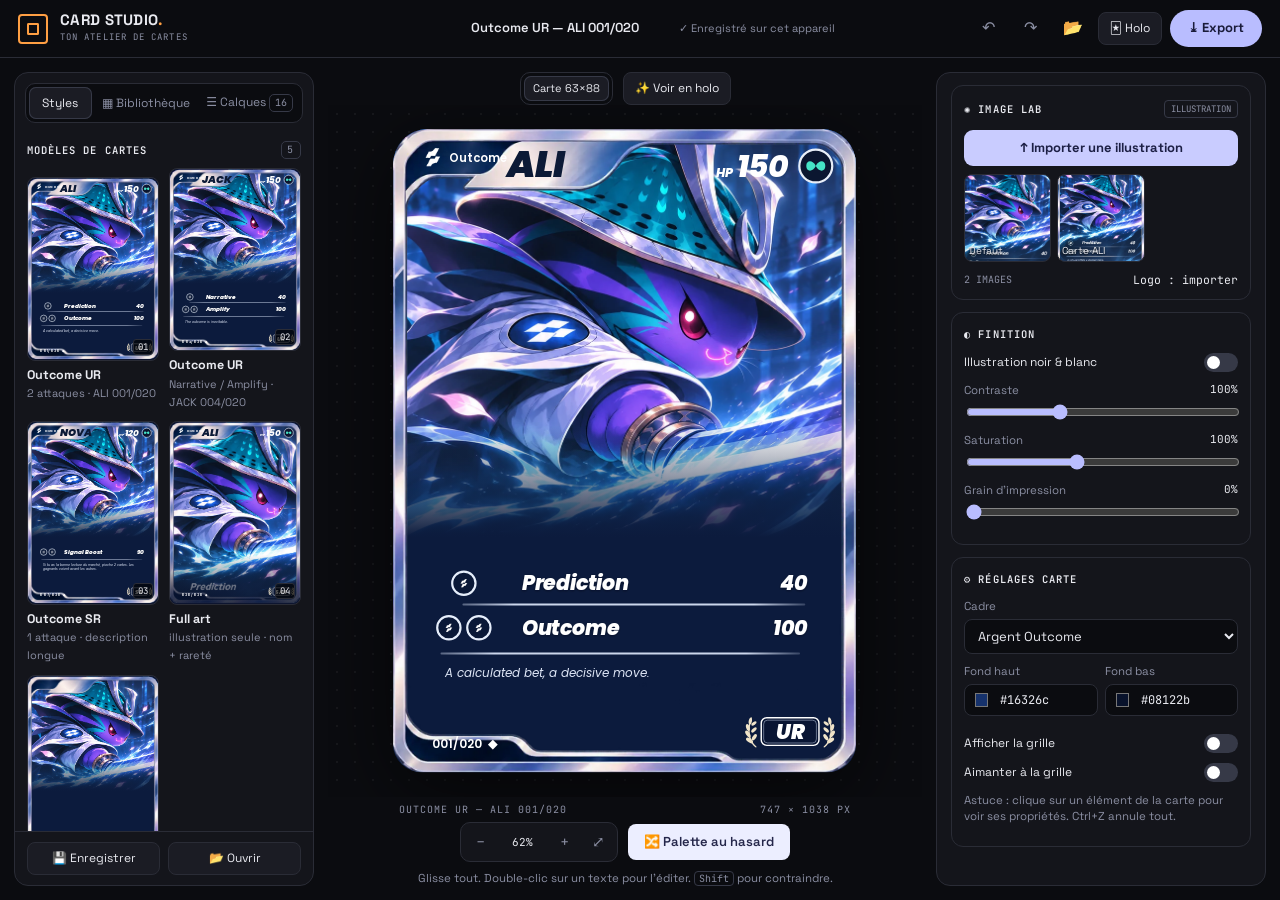
==== editor.html @ 9a24100b "Éditeur de cartes façon Pressroom (editor.html) : modèles Outcome, calques, micrographics d'attaques" ====
<!doctype html>
<html lang="fr">
<head>
  <meta charset="utf-8" />
  <meta name="viewport" content="width=device-width, initial-scale=1" />
  <title>Card Studio — Éditeur de cartes</title>
  <meta name="description" content="Éditeur de cartes Outcome façon poster studio : calques, micrographics d'attaques, export PNG/SVG, aperçu holo." />
  <link rel="preconnect" href="https://fonts.googleapis.com" />
  <link rel="preconnect" href="https://fonts.gstatic.com" crossorigin />
  <link id="gfonts" href="https://fonts.googleapis.com/css2?family=Poppins:ital,wght@0,400;0,500;0,600;0,700;0,800;0,900;1,400;1,500;1,600;1,700;1,800;1,900&family=Anton&family=Bebas+Neue&family=Barlow+Condensed:ital,wght@0,500;0,700;0,800;0,900;1,700;1,800;1,900&family=Montserrat:ital,wght@0,500;0,700;0,800;0,900;1,700;1,800;1,900&family=Exo+2:ital,wght@0,500;0,700;0,800;0,900;1,700;1,800;1,900&family=Russo+One&family=Archivo+Black&family=Space+Grotesk:wght@400;500;600;700&family=JetBrains+Mono:wght@400;600;700&family=Noto+Sans+JP:wght@500;700;900&display=swap" rel="stylesheet" />
  <link rel="stylesheet" href="css/editor.css?v=1795510000" />
</head>
<body>
  <header class="topbar">
    <div class="brand">
      <span class="brand-mark" aria-hidden="true"></span>
      <div><b>CARD STUDIO<i>.</i></b><small>TON ATELIER DE CARTES</small></div>
    </div>
    <div class="doc">
      <input id="docName" class="doc-name" value="Nouvelle carte" aria-label="Nom du projet" spellcheck="false" />
      <span id="saveState" class="save-state">✓ Enregistré sur cet appareil</span>
    </div>
    <div class="top-actions">
      <button class="icon-btn" id="undoBtn" title="Annuler (Ctrl+Z)" aria-label="Annuler">↶</button>
      <button class="icon-btn" id="redoBtn" title="Rétablir (Ctrl+Shift+Z)" aria-label="Rétablir">↷</button>
      <button class="icon-btn" id="openBtn" title="Ouvrir un projet (.card.json)" aria-label="Ouvrir">📂</button>
      <a class="ghost-btn" href="index.html" title="Visionneuse holo 3D">🃏 Holo</a>
      <button class="primary-btn" id="exportBtn">⤓ Export</button>
    </div>
  </header>

  <main class="workspace">
    <!-- ================= GAUCHE ================= -->
    <aside class="panel left" aria-label="Bibliothèque">
      <nav class="seg tabs" role="tablist">
        <button role="tab" data-tab="styles" class="on">Styles</button>
        <button role="tab" data-tab="library">▦ Bibliothèque</button>
        <button role="tab" data-tab="layers">☰ Calques <span id="layerCount" class="pill">0</span></button>
      </nav>

      <section class="tabpane" data-pane="styles">
        <h3 class="sec">MODÈLES DE CARTES <span class="pill" id="tplCount">0</span></h3>
        <div class="tpl-grid" id="tplGrid"></div>
        <p class="hint">Chaque titre, illustration, couleur et micrographic est éditable.</p>
        <h3 class="sec">PALETTE <span class="pill">8</span></h3>
        <div class="seg small" id="palMode"><button data-m="solid" class="on">Uni</button><button data-m="grad">Dégradé</button></div>
        <div class="swatches" id="palette"></div>
        <p class="mono-note" id="palTarget">S'APPLIQUE AU FOND DE CARTE</p>
      </section>

      <section class="tabpane" data-pane="library" hidden>
        <h3 class="sec">AJOUTER SUR LA CARTE</h3>
        <div class="add-grid">
          <button data-add="text"><span>T</span>Texte</button>
          <button data-add="rect"><span>□</span>Forme</button>
          <button data-add="image"><span>🖼</span>Image</button>
          <button data-add="svg"><span>⟨/⟩</span>SVG</button>
        </div>
        <h3 class="sec">MICROGRAPHICS <span class="pill" id="mgCount">0</span></h3>
        <div class="chips" id="mgCats"></div>
        <div class="mg-grid" id="mgGrid"></div>
        <p class="hint">Clique pour ajouter. Les attaques, coûts et badges restent éditables.</p>
        <input type="file" id="svgFile" accept=".svg,image/svg+xml" hidden multiple />
        <input type="file" id="imgFile" accept="image/*" hidden />
      </section>

      <section class="tabpane" data-pane="layers" hidden>
        <h3 class="sec">TA COMPOSITION <span class="pill" id="layerCount2">0</span></h3>
        <ul class="layer-list" id="layerList"></ul>
        <p class="hint">Haut de liste = devant. Glisse pour réordonner, double-clic pour renommer.</p>
      </section>

      <div class="left-foot">
        <button class="ghost-btn" id="saveProjBtn">💾 Enregistrer</button>
        <button class="ghost-btn" id="openBtn2">📂 Ouvrir</button>
      </div>
    </aside>

    <!-- ================= CENTRE ================= -->
    <section class="center">
      <div class="center-top">
        <div class="seg small"><button class="on" title="Ratio de carte fixe 0.7197 (747 × 1038)">Carte 63×88</button></div>
        <button class="ghost-btn" id="holoBtn" title="Ouvrir la carte dans la visionneuse holo 3D">✨ Voir en holo</button>
      </div>
      <div class="stage" id="stage">
        <div class="canvas-wrap" id="canvasWrap">
          <svg id="cardSvg" xmlns="http://www.w3.org/2000/svg" xmlns:xlink="http://www.w3.org/1999/xlink" viewBox="0 0 747 1038" width="747" height="1038"></svg>
          <div class="overlay" id="overlay"></div>
        </div>
      </div>
      <div class="center-meta"><span id="metaName">CARTE</span><span>747 × 1038 PX</span></div>
      <div class="center-bottom">
        <div class="zoom">
          <button id="zoomOut" aria-label="Dézoomer">−</button>
          <span id="zoomVal">100%</span>
          <button id="zoomIn" aria-label="Zoomer">+</button>
          <button id="zoomFit" title="Ajuster à l'écran" aria-label="Ajuster">⤢</button>
        </div>
        <button class="soft-btn" id="shuffleBtn" title="Change la palette de la carte au hasard">🔀 Palette au hasard</button>
      </div>
      <p class="tip">Glisse tout. Double-clic sur un texte pour l'éditer. <kbd>Shift</kbd> pour contraindre.</p>
    </section>

    <!-- ================= DROITE ================= -->
    <aside class="panel right" aria-label="Propriétés">
      <div id="inspector"></div>
    </aside>
  </main>

  <!-- export -->
  <div class="modal" id="exportModal" hidden>
    <div class="modal-card">
      <button class="modal-x" data-close aria-label="Fermer">×</button>
      <h2>Prête à sortir.</h2>
      <p class="muted">Exporte ta carte ou garde un projet éditable.</p>
      <div class="row"><label for="expScale">Taille d'export</label>
        <select id="expScale"><option value="1">1×</option><option value="2" selected>2×</option><option value="3">3×</option><option value="4">4×</option></select>
        <span class="mono-note" id="expDims">1494 × 2076</span></div>
      <button class="exp-opt" id="expPng"><b>⬇ Télécharger PNG</b><small>Haute résolution · coins transparents</small></button>
      <button class="exp-opt" id="expSvg"><b>⟨/⟩ Télécharger SVG</b><small>Vectoriel · images et polices embarquées</small></button>
      <button class="exp-opt" id="expProj"><b>💾 Enregistrer le projet</b><small>Tous les calques, images et SVG perso (.card.json)</small></button>
      <button class="exp-opt" id="expHolo"><b>✨ Voir en holo 3D</b><small>Envoie le rendu dans la visionneuse holo</small></button>
      <p class="mono-note" id="expMsg"></p>
    </div>
  </div>
  <input type="file" id="projFile" accept=".json,application/json" hidden />
  <div class="toast" id="toast" hidden></div>

  <script src="js/editor-data.js?v=1795510000"></script>
  <script src="js/editor.js?v=1795510000"></script>
</body>
</html>
---- css/editor.css ----
/* Card Studio — éditeur de cartes façon "poster studio" (UI sombre, accent lavande) */
:root {
  --bg: #0b0c10;
  --panel: #14151b;
  --panel2: #1b1c24;
  --line: #2a2c36;
  --line2: #363947;
  --text: #e9eaf0;
  --muted: #8b8fa3;
  --accent: #b9bdff;
  --accent-ink: #1a1c3a;
  --sel: #8f95ff;
  --orange: #ff9f43;
  --mono: "JetBrains Mono", ui-monospace, monospace;
  --ui: "Space Grotesk", "Segoe UI", system-ui, sans-serif;
}
* { box-sizing: border-box; }
html, body { height: 100%; margin: 0; }
body {
  background: var(--bg);
  color: var(--text);
  font: 13px/1.4 var(--ui);
  overflow: hidden;
}
button, input, select, textarea { font: inherit; color: inherit; }
button { cursor: pointer; }
[hidden] { display: none !important; }

/* ---------- barre du haut ---------- */
.topbar {
  height: 58px;
  display: grid;
  grid-template-columns: 1fr auto 1fr;
  align-items: center;
  padding: 0 18px;
  border-bottom: 1px solid var(--line);
}
.brand { display: flex; gap: 12px; align-items: center; }
.brand-mark {
  width: 30px; height: 30px; border: 2px solid var(--orange); border-radius: 4px; position: relative;
}
.brand-mark::after { content: ""; position: absolute; inset: 7px; border: 2px dashed var(--orange); border-radius: 2px; }
.brand b { font: 800 15px/1 var(--ui); letter-spacing: 0.02em; display: block; }
.brand b i { color: var(--orange); font-style: normal; }
.brand small { font: 9px var(--mono); color: var(--muted); letter-spacing: 0.12em; }
.doc { display: flex; gap: 14px; align-items: center; }
.doc-name { background: transparent; border: 1px solid transparent; border-radius: 6px; padding: 4px 8px; text-align: center; font-weight: 600; width: 220px; }
.doc-name:hover, .doc-name:focus { border-color: var(--line2); outline: none; }
.save-state { font-size: 11px; color: var(--muted); white-space: nowrap; }
.top-actions { display: flex; gap: 8px; justify-content: flex-end; align-items: center; }
.icon-btn { width: 34px; height: 34px; border-radius: 8px; background: transparent; border: 1px solid transparent; font-size: 16px; color: var(--muted); }
.icon-btn:hover { background: var(--panel2); color: var(--text); }
.primary-btn { background: var(--accent); color: var(--accent-ink); border: 0; border-radius: 999px; padding: 9px 18px; font-weight: 700; }
.primary-btn:hover { filter: brightness(1.07); }
.ghost-btn { background: var(--panel2); border: 1px solid var(--line); border-radius: 8px; padding: 7px 11px; text-decoration: none; color: var(--text); font-size: 12px; white-space: nowrap; }
.ghost-btn:hover { border-color: var(--line2); }
.soft-btn { background: #eceeff; color: #24264a; border: 0; border-radius: 8px; padding: 9px 16px; font-weight: 600; }

/* ---------- espace de travail ---------- */
.workspace {
  height: calc(100% - 58px);
  display: grid;
  grid-template-columns: 300px 1fr 330px;
  gap: 14px;
  padding: 14px;
}
.panel {
  background: var(--panel);
  border: 1px solid var(--line);
  border-radius: 14px;
  min-height: 0;
  display: flex;
  flex-direction: column;
  overflow: hidden;
}
.panel.right { overflow-y: auto; }
.seg { display: flex; gap: 4px; background: var(--bg); border: 1px solid var(--line); border-radius: 10px; padding: 3px; }
.seg button { flex: 1; background: transparent; border: 0; border-radius: 7px; padding: 7px 6px; color: var(--muted); font-size: 12px; white-space: nowrap; }
.seg button.on { background: var(--panel2); color: var(--text); box-shadow: inset 0 0 0 1px var(--line2); }
.seg.small button { padding: 5px 9px; font-size: 11px; }
.tabs { margin: 10px 10px 0; }
.pill { display: inline-block; min-width: 20px; padding: 0 5px; border: 1px solid var(--line2); border-radius: 5px; font: 10px/16px var(--mono); color: var(--muted); text-align: center; }
.tabpane { flex: 1; min-height: 0; overflow-y: auto; padding: 4px 12px 12px; }
.sec { display: flex; justify-content: space-between; align-items: center; font: 600 10.5px var(--mono); letter-spacing: 0.1em; color: var(--text); margin: 14px 0 9px; }
.hint { color: var(--muted); font-size: 11.5px; margin: 10px 0; }
.mono-note { font: 10px var(--mono); color: var(--muted); letter-spacing: 0.08em; margin: 8px 0 0; }
.left-foot { display: flex; gap: 8px; padding: 10px 12px; border-top: 1px solid var(--line); }
.left-foot .ghost-btn { flex: 1; }

/* modèles */
.tpl-grid { display: grid; grid-template-columns: 1fr 1fr; gap: 10px; }
.tpl { background: transparent; border: 0; padding: 0; text-align: left; }
.tpl .thumb { border-radius: 8px; overflow: hidden; border: 1px solid var(--line); background: #0d1530; aspect-ratio: 0.7197; position: relative; }
.tpl .thumb svg { width: 100%; height: 100%; display: block; }
.tpl .num { position: absolute; right: 5px; bottom: 5px; font: 9px var(--mono); background: #000a; padding: 1px 4px; border-radius: 3px; }
.tpl b { display: block; margin-top: 6px; font-size: 12.5px; }
.tpl small { color: var(--muted); font-size: 11px; }
.tpl:hover .thumb { border-color: var(--accent); }

.swatches { display: grid; grid-template-columns: repeat(8, 1fr); gap: 6px; margin-top: 10px; }
.swatches button { aspect-ratio: 1; border-radius: 6px; border: 1px solid var(--line2); }
.swatches button:hover { transform: scale(1.08); }

/* bibliothèque */
.add-grid { display: grid; grid-template-columns: repeat(4, 1fr); gap: 6px; }
.add-grid button { background: var(--panel2); border: 1px solid var(--line); border-radius: 9px; padding: 10px 2px 7px; font-size: 11px; display: flex; flex-direction: column; align-items: center; gap: 4px; }
.add-grid button span { font-size: 17px; line-height: 1; }
.add-grid button:hover { border-color: var(--line2); }
.chips { display: flex; flex-wrap: wrap; gap: 5px; margin-bottom: 9px; }
.chips button { background: transparent; border: 1px solid var(--line); border-radius: 7px; padding: 4px 9px; font-size: 11px; color: var(--muted); }
.chips button.on { background: #262a4a; border-color: #3c4170; color: var(--text); }
.mg-grid { display: grid; grid-template-columns: repeat(4, 1fr); gap: 6px; }
.mg { background: var(--panel2); border: 1px solid var(--line); border-radius: 9px; aspect-ratio: 1; padding: 9px; color: #d9dbe6; position: relative; }
.mg:hover { border-color: var(--accent); color: #fff; }
.mg svg { width: 100%; height: 100%; display: block; }
.mg[data-wide] { grid-column: span 2; aspect-ratio: 2.1; }
.mg .lbl { position: absolute; left: 0; right: 0; bottom: 2px; font: 8px var(--mono); color: var(--muted); text-align: center; pointer-events: none; }

/* calques */
.layer-list { list-style: none; margin: 0; padding: 0; display: flex; flex-direction: column; gap: 5px; }
.layer-list li { display: flex; align-items: center; gap: 8px; background: var(--panel2); border: 1px solid var(--line); border-radius: 8px; padding: 7px 8px; cursor: grab; user-select: none; }
.layer-list li.on { border-color: var(--sel); background: #22244a; }
.layer-list li.hidden-l { opacity: 0.45; }
.layer-list li.drop-before { box-shadow: 0 -2px 0 var(--accent); }
.layer-list li.drop-after { box-shadow: 0 2px 0 var(--accent); }
.layer-list .ico { width: 18px; text-align: center; color: var(--muted); font-size: 12px; }
.layer-list .nm { flex: 1; overflow: hidden; text-overflow: ellipsis; white-space: nowrap; }
.layer-list .nm input { width: 100%; background: var(--bg); border: 1px solid var(--line2); border-radius: 4px; padding: 1px 4px; }
.layer-list .lb { background: transparent; border: 0; color: var(--muted); padding: 0 2px; font-size: 12px; }
.layer-list .lb:hover { color: var(--text); }
.layer-list .lb.lock { opacity: 0.28; filter: grayscale(1); }
.layer-list .lb.lock.act { opacity: 1; filter: none; }
.layer-list li:hover .lb.lock { opacity: 0.7; }

/* ---------- centre ---------- */
.center { display: flex; flex-direction: column; min-height: 0; min-width: 0; }
.center-top { display: flex; justify-content: center; gap: 10px; }
.stage {
  flex: 1;
  min-height: 0;
  position: relative;
  overflow: auto;
  display: grid;
  place-items: center;
  background-image: radial-gradient(#ffffff0d 1px, transparent 1px);
  background-size: 18px 18px;
}
.canvas-wrap { position: relative; transform-origin: 0 0; flex: none; }
#cardSvg { display: block; filter: drop-shadow(0 18px 40px #0009); overflow: visible; }
.overlay { position: absolute; inset: 0; pointer-events: none; }
.center-meta { display: flex; justify-content: space-between; font: 10px var(--mono); color: var(--muted); letter-spacing: 0.1em; padding: 6px 12%; }
.center-bottom { display: flex; justify-content: center; gap: 10px; align-items: center; }
.zoom { display: flex; align-items: center; gap: 4px; background: var(--panel); border: 1px solid var(--line); border-radius: 10px; padding: 4px; }
.zoom button { width: 30px; height: 30px; background: transparent; border: 0; border-radius: 6px; color: var(--muted); font-size: 15px; }
.zoom button:hover { background: var(--panel2); color: var(--text); }
.zoom span { font: 11px var(--mono); width: 46px; text-align: center; }
.tip { text-align: center; color: var(--muted); font-size: 11.5px; margin: 8px 0 0; }
kbd { font: 10px var(--mono); border: 1px solid var(--line2); border-radius: 4px; padding: 0 4px; }

/* sélection (overlay HTML au-dessus du SVG) */
.selbox { position: absolute; border: 1.5px solid var(--sel); pointer-events: none; transform-origin: center; }
.selbox.multi { border-style: dashed; }
.selbox .h { position: absolute; width: 11px; height: 11px; background: #fff; border: 1.5px solid var(--sel); border-radius: 2px; pointer-events: auto; transform: translate(-50%, -50%); }
.selbox .h.rot { border-radius: 50%; background: var(--sel); border-color: #fff; cursor: grab; }
.selbox .stem { position: absolute; left: 50%; top: -26px; height: 26px; border-left: 1.5px solid var(--sel); }
.hoverbox { position: absolute; border: 1px solid #8f95ff88; pointer-events: none; }
.guide { position: absolute; background: #ff4fd8; pointer-events: none; }
.guide.v { width: 1px; top: 0; bottom: 0; }
.guide.h { height: 1px; left: 0; right: 0; }
.inline-edit {
  position: absolute;
  margin: 0;
  padding: 0;
  border: 1.5px dashed #5af0d2;
  background: #0b1128cc;
  color: #fff;
  resize: none;
  outline: none;
  overflow: hidden;
  pointer-events: auto;
  white-space: pre;
  z-index: 5;
}
.grid-ov { position: absolute; inset: 0; pointer-events: none; background-image: linear-gradient(#ffffff16 1px, transparent 1px), linear-gradient(90deg, #ffffff16 1px, transparent 1px); }

/* ---------- inspecteur ---------- */
#inspector { padding: 12px 14px 18px; }
.ins-head { display: flex; justify-content: space-between; align-items: center; margin: 2px 0 12px; }
.ins-head h3 { margin: 0; font: 600 10.5px var(--mono); letter-spacing: 0.1em; display: flex; gap: 8px; align-items: center; }
.ins-head .tag { font: 9px var(--mono); border: 1px solid var(--line2); border-radius: 4px; padding: 2px 6px; color: var(--muted); }
.card-box { border: 1px solid var(--line); border-radius: 12px; padding: 12px; margin-bottom: 12px; background: var(--panel); }
.f { display: flex; flex-direction: column; gap: 5px; margin-bottom: 9px; }
.f > span, .lab { font-size: 11.5px; color: var(--muted); }
.in, .sel, textarea.in {
  width: 100%;
  background: var(--bg);
  border: 1px solid var(--line);
  border-radius: 8px;
  padding: 7px 9px;
  outline: none;
}
.in:focus, .sel:focus { border-color: var(--sel); }
textarea.in { min-height: 62px; resize: vertical; font-family: var(--mono); font-size: 12px; }
.grid2 { display: grid; grid-template-columns: 1fr 1fr; gap: 7px; margin-bottom: 9px; }
.grid3 { display: grid; grid-template-columns: 1fr 1fr 1fr; gap: 7px; margin-bottom: 9px; }
.num { display: flex; align-items: center; gap: 6px; background: var(--bg); border: 1px solid var(--line); border-radius: 8px; padding: 0 8px; }
.num i { font: 10px var(--mono); color: var(--muted); font-style: normal; cursor: ew-resize; user-select: none; min-width: 12px; }
.num input { width: 100%; border: 0; background: transparent; padding: 7px 0; outline: none; font: 12px var(--mono); }
.num:focus-within { border-color: var(--sel); }
.btnrow { display: flex; gap: 6px; margin-bottom: 9px; flex-wrap: wrap; }
.tbtn { min-width: 34px; height: 32px; background: var(--bg); border: 1px solid var(--line); border-radius: 8px; padding: 0 8px; }
.tbtn.on { background: #262a4a; border-color: var(--sel); }
.tbtn:hover { border-color: var(--line2); }
.colorf { display: flex; align-items: center; gap: 8px; background: var(--bg); border: 1px solid var(--line); border-radius: 8px; padding: 4px 8px; }
.colorf input[type="color"] { width: 22px; height: 22px; border: 0; padding: 0; background: none; border-radius: 4px; }
.colorf input[type="text"] { border: 0; background: transparent; width: 100%; font: 12px var(--mono); outline: none; }
.rng { display: flex; flex-direction: column; gap: 4px; margin-bottom: 10px; }
.rng .top { display: flex; justify-content: space-between; font-size: 11.5px; color: var(--muted); }
.rng .top b { font: 11px var(--mono); color: var(--text); }
input[type="range"] { width: 100%; accent-color: var(--accent); }
.tog { display: flex; justify-content: space-between; align-items: center; margin-bottom: 10px; font-size: 12px; }
.switch { position: relative; width: 34px; height: 19px; flex: none; }
.switch input { opacity: 0; width: 0; height: 0; }
.switch span { position: absolute; inset: 0; background: var(--line2); border-radius: 99px; transition: 0.15s; }
.switch span::after { content: ""; position: absolute; left: 3px; top: 3px; width: 13px; height: 13px; background: #fff; border-radius: 50%; transition: 0.15s; }
.switch input:checked + span { background: var(--accent); }
.switch input:checked + span::after { transform: translateX(15px); }
.actions { display: grid; grid-template-columns: repeat(5, 1fr); gap: 6px; margin-top: 6px; }
.actions button { height: 34px; background: var(--bg); border: 1px solid var(--line); border-radius: 8px; }
.actions button:hover { border-color: var(--line2); }
.actions button.danger:hover { border-color: #ff5c7a; color: #ff8aa0; }
.lab-grid { display: grid; grid-template-columns: repeat(3, 1fr); gap: 6px; margin-bottom: 10px; }
.lab-grid button { aspect-ratio: 1; border-radius: 8px; border: 1px solid var(--line); background: #0d1530 center/cover no-repeat; position: relative; overflow: hidden; }
.lab-grid button span { position: absolute; left: 4px; bottom: 3px; font-size: 10px; text-shadow: 0 1px 2px #000; }
.lab-grid button:hover { border-color: var(--accent); }
.bigbtn { width: 100%; background: #c9ccff; color: #1d2045; border: 0; border-radius: 9px; padding: 9px; font-weight: 700; margin-bottom: 8px; }
.split { display: flex; justify-content: space-between; align-items: center; font: 10px var(--mono); color: var(--muted); }
.linkbtn { background: none; border: 0; color: var(--text); font-size: 11.5px; padding: 0; }
.glyphs { display: grid; grid-template-columns: repeat(8, 1fr); gap: 4px; margin-bottom: 9px; }
.glyphs button { height: 30px; background: var(--bg); border: 1px solid var(--line); border-radius: 7px; font-size: 14px; padding: 0; }
.glyphs button.on { border-color: var(--sel); background: #262a4a; }
.glyphs img { width: 16px; height: 16px; filter: brightness(0) invert(1); vertical-align: middle; }

/* ---------- modale export ---------- */
.modal { position: fixed; inset: 0; background: #0009; backdrop-filter: blur(4px); display: grid; place-items: center; z-index: 50; }
.modal-card { position: relative; width: min(440px, 92vw); background: #1a1b22; border: 1px solid var(--line2); border-radius: 16px; padding: 22px; }
.modal-card h2 { margin: 0 0 4px; font-size: 20px; }
.muted { color: var(--muted); margin: 0 0 16px; }
.modal-x { position: absolute; top: 12px; right: 14px; background: none; border: 0; font-size: 20px; color: var(--muted); }
.modal .row { display: flex; align-items: center; gap: 12px; margin-bottom: 14px; }
.modal .row select { background: var(--bg); border: 1px solid var(--line); border-radius: 7px; padding: 5px 8px; }
.exp-opt { display: block; width: 100%; text-align: left; background: var(--panel2); border: 1px solid var(--line); border-radius: 10px; padding: 12px 14px; margin-bottom: 9px; }
.exp-opt:hover { border-color: var(--accent); }
.exp-opt b { display: block; font-size: 13.5px; }
.exp-opt small { color: var(--muted); }
.toast { position: fixed; bottom: 22px; left: 50%; transform: translateX(-50%); background: #262a4a; border: 1px solid var(--sel); padding: 9px 16px; border-radius: 10px; z-index: 60; }

@media (max-width: 1100px) {
  .workspace { grid-template-columns: 250px 1fr 290px; gap: 10px; padding: 10px; }
  .save-state { display: none; }
}
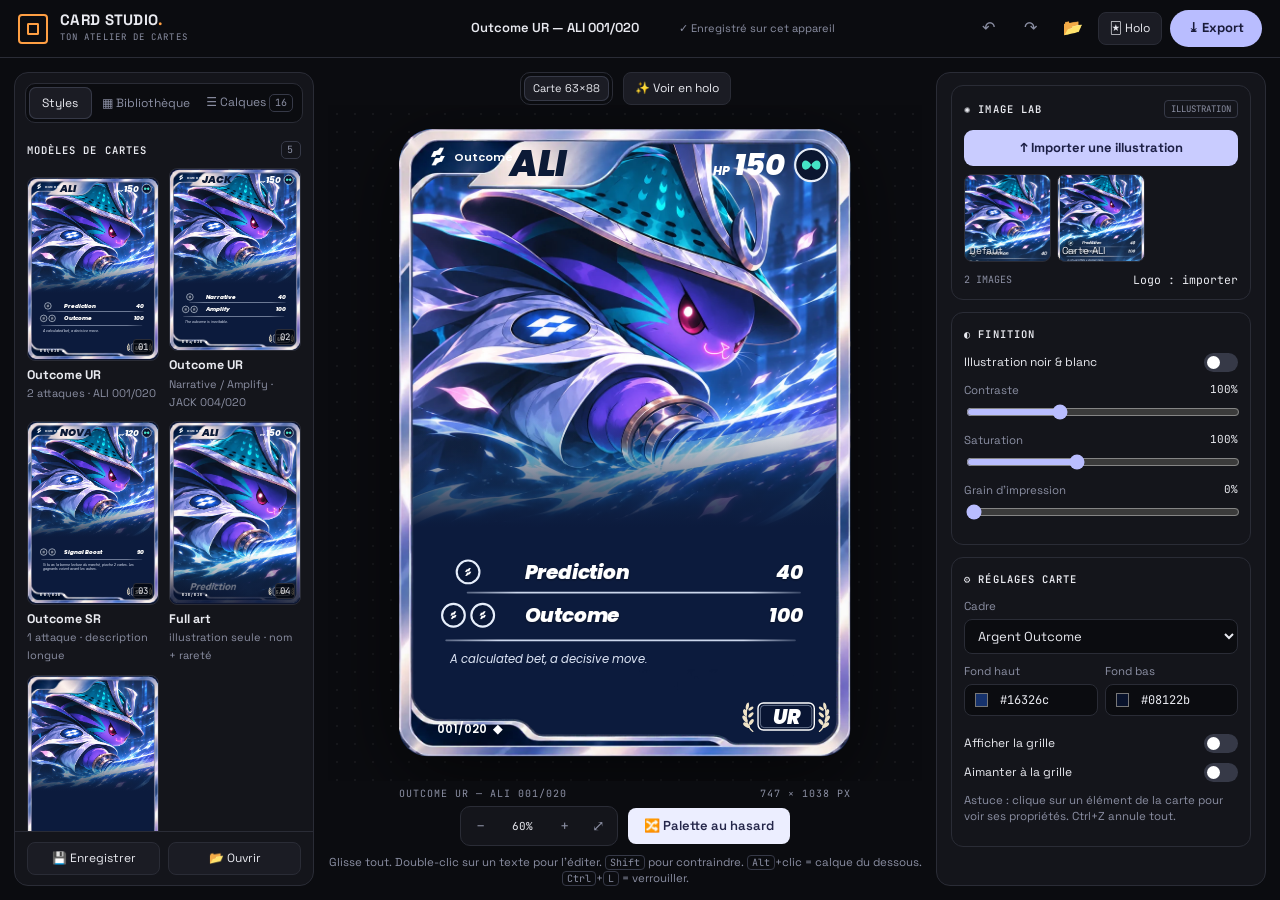
==== commit e6fe585d: "Éditeur : mini-barre sur la sélection (verrouiller, ordre, dupliquer, supprimer), clic sur calque ve" ====
--- a/editor.html
+++ b/editor.html
@@ -8,7 +8,7 @@
   <link rel="preconnect" href="https://fonts.googleapis.com" />
   <link rel="preconnect" href="https://fonts.gstatic.com" crossorigin />
   <link id="gfonts" href="https://fonts.googleapis.com/css2?family=Poppins:ital,wght@0,400;0,500;0,600;0,700;0,800;0,900;1,400;1,500;1,600;1,700;1,800;1,900&family=Anton&family=Bebas+Neue&family=Barlow+Condensed:ital,wght@0,500;0,700;0,800;0,900;1,700;1,800;1,900&family=Montserrat:ital,wght@0,500;0,700;0,800;0,900;1,700;1,800;1,900&family=Exo+2:ital,wght@0,500;0,700;0,800;0,900;1,700;1,800;1,900&family=Russo+One&family=Archivo+Black&family=Space+Grotesk:wght@400;500;600;700&family=JetBrains+Mono:wght@400;600;700&family=Noto+Sans+JP:wght@500;700;900&display=swap" rel="stylesheet" />
-  <link rel="stylesheet" href="css/editor.css?v=1795510000" />
+  <link rel="stylesheet" href="css/editor.css?v=1795520000" />
 </head>
 <body>
   <header class="topbar">
@@ -98,7 +98,7 @@
         </div>
         <button class="soft-btn" id="shuffleBtn" title="Change la palette de la carte au hasard">🔀 Palette au hasard</button>
       </div>
-      <p class="tip">Glisse tout. Double-clic sur un texte pour l'éditer. <kbd>Shift</kbd> pour contraindre.</p>
+      <p class="tip">Glisse tout. Double-clic sur un texte pour l'éditer. <kbd>Shift</kbd> pour contraindre. <kbd>Alt</kbd>+clic = calque du dessous. <kbd>Ctrl</kbd>+<kbd>L</kbd> = verrouiller.</p>
     </section>
 
     <!-- ================= DROITE ================= -->
@@ -126,7 +126,7 @@
   <input type="file" id="projFile" accept=".json,application/json" hidden />
   <div class="toast" id="toast" hidden></div>
 
-  <script src="js/editor-data.js?v=1795510000"></script>
-  <script src="js/editor.js?v=1795510000"></script>
+  <script src="js/editor-data.js?v=1795520000"></script>
+  <script src="js/editor.js?v=1795520000"></script>
 </body>
 </html>
--- a/css/editor.css
+++ b/css/editor.css
@@ -259,3 +259,22 @@
   .workspace { grid-template-columns: 250px 1fr 290px; gap: 10px; padding: 10px; }
   .save-state { display: none; }
 }
+
+/* mini-barre au-dessus de la sélection */
+.minibar {
+  position: absolute;
+  transform: translateX(-50%);
+  display: flex;
+  gap: 2px;
+  padding: 3px;
+  background: #1d1f2bf2;
+  border: 1px solid var(--line2);
+  border-radius: 9px;
+  box-shadow: 0 6px 18px #0008;
+  pointer-events: auto;
+  white-space: nowrap;
+  z-index: 6;
+}
+.minibar button { background: transparent; border: 0; border-radius: 6px; padding: 4px 8px; font-size: 12px; color: var(--text); }
+.minibar button:hover { background: var(--panel2); }
+.minibar button.on { background: #3a2a14; color: var(--orange); }
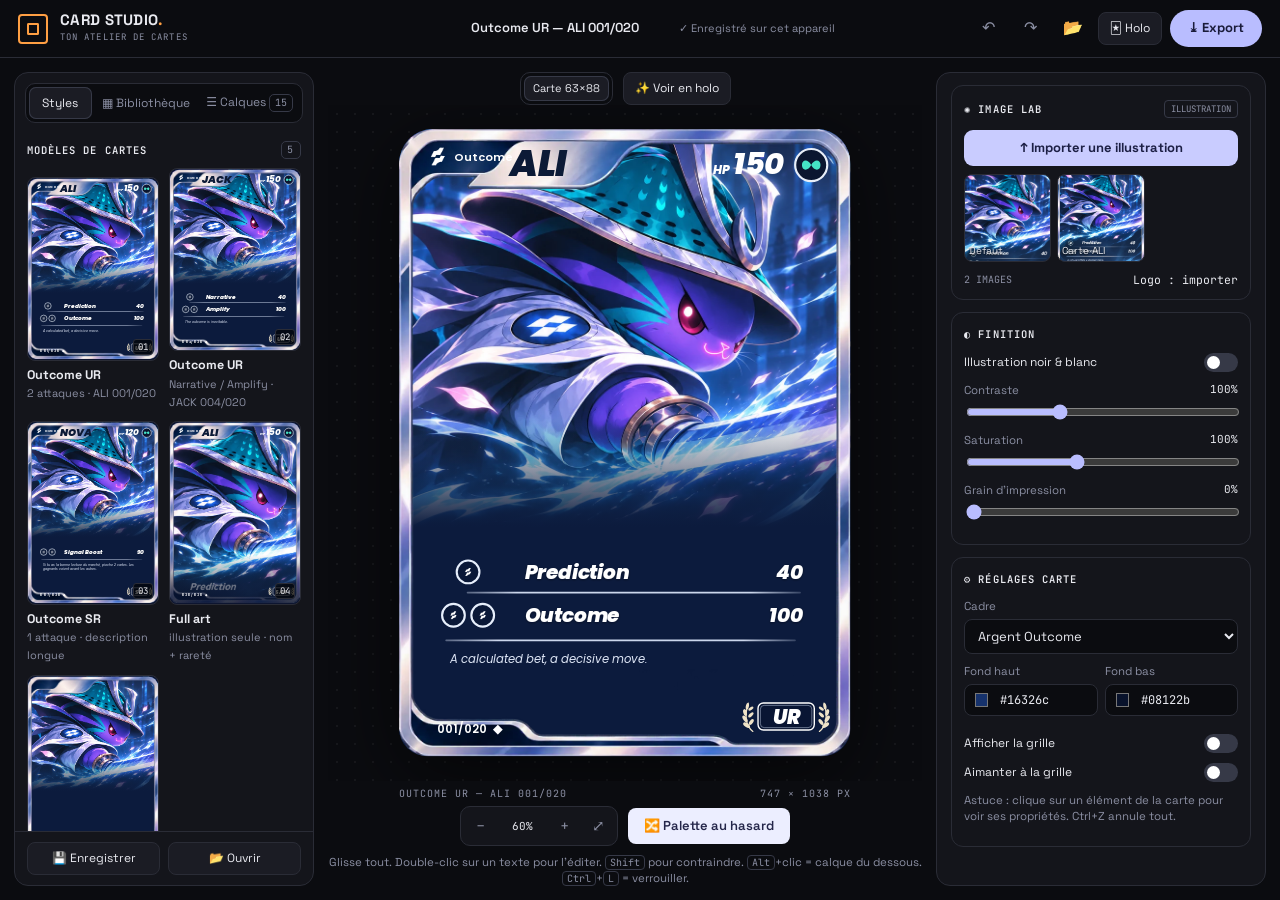
==== commit a4fa3ab1: "Éditeur : HP + valeur + rond d'icône en un seul bloc (∞, logo du projet, image importée…), migration" ====
--- a/editor.html
+++ b/editor.html
@@ -8,7 +8,7 @@
   <link rel="preconnect" href="https://fonts.googleapis.com" />
   <link rel="preconnect" href="https://fonts.gstatic.com" crossorigin />
   <link id="gfonts" href="https://fonts.googleapis.com/css2?family=Poppins:ital,wght@0,400;0,500;0,600;0,700;0,800;0,900;1,400;1,500;1,600;1,700;1,800;1,900&family=Anton&family=Bebas+Neue&family=Barlow+Condensed:ital,wght@0,500;0,700;0,800;0,900;1,700;1,800;1,900&family=Montserrat:ital,wght@0,500;0,700;0,800;0,900;1,700;1,800;1,900&family=Exo+2:ital,wght@0,500;0,700;0,800;0,900;1,700;1,800;1,900&family=Russo+One&family=Archivo+Black&family=Space+Grotesk:wght@400;500;600;700&family=JetBrains+Mono:wght@400;600;700&family=Noto+Sans+JP:wght@500;700;900&display=swap" rel="stylesheet" />
-  <link rel="stylesheet" href="css/editor.css?v=1795520000" />
+  <link rel="stylesheet" href="css/editor.css?v=1795530000" />
 </head>
 <body>
   <header class="topbar">
@@ -126,7 +126,7 @@
   <input type="file" id="projFile" accept=".json,application/json" hidden />
   <div class="toast" id="toast" hidden></div>
 
-  <script src="js/editor-data.js?v=1795520000"></script>
-  <script src="js/editor.js?v=1795520000"></script>
+  <script src="js/editor-data.js?v=1795530000"></script>
+  <script src="js/editor.js?v=1795530000"></script>
 </body>
 </html>
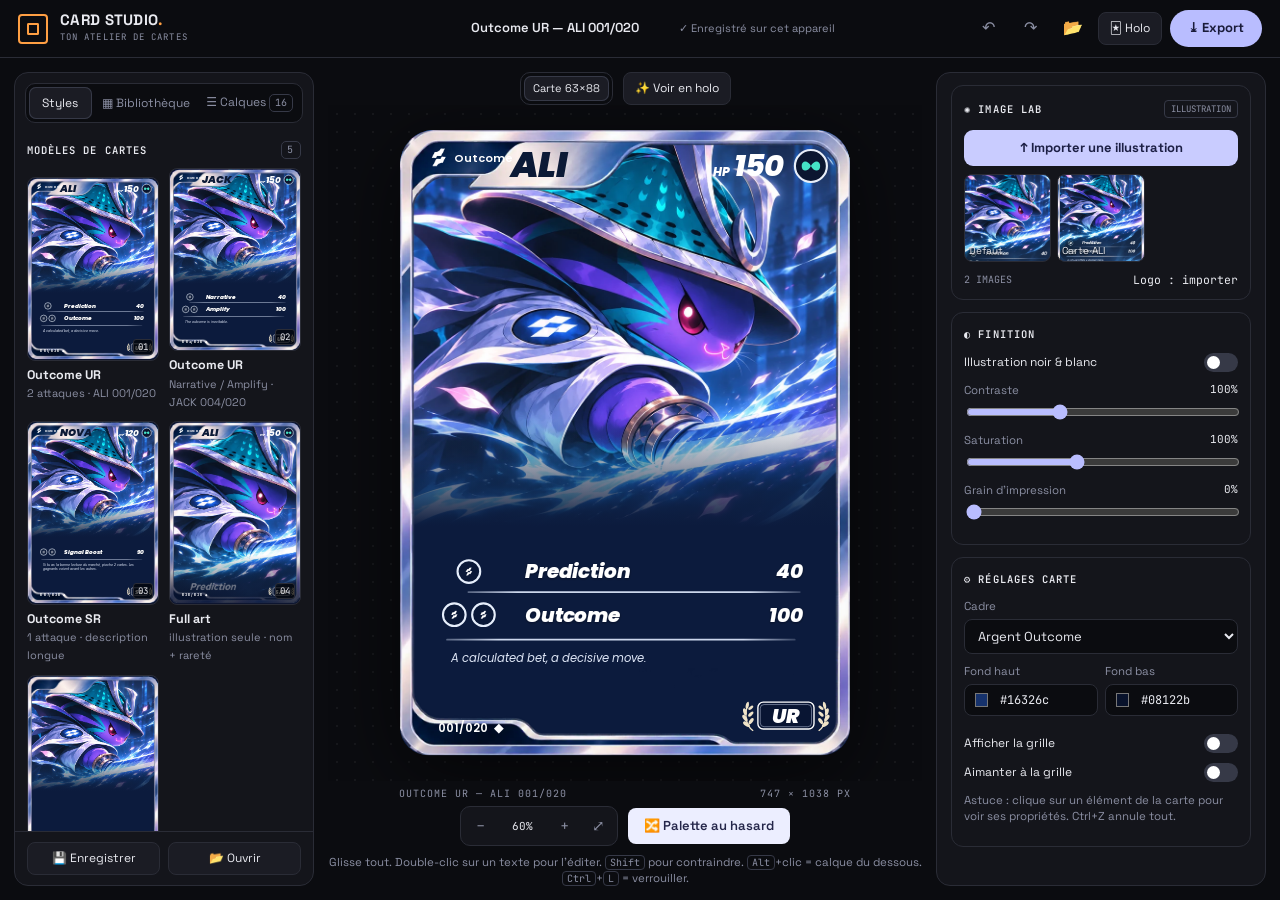
==== commit eb9b543c: "Éditeur : rond d'icône redevenu un calque indépendant (∞, logo, symboles, image importée), HP = text" ====
--- a/editor.html
+++ b/editor.html
@@ -8,7 +8,7 @@
   <link rel="preconnect" href="https://fonts.googleapis.com" />
   <link rel="preconnect" href="https://fonts.gstatic.com" crossorigin />
   <link id="gfonts" href="https://fonts.googleapis.com/css2?family=Poppins:ital,wght@0,400;0,500;0,600;0,700;0,800;0,900;1,400;1,500;1,600;1,700;1,800;1,900&family=Anton&family=Bebas+Neue&family=Barlow+Condensed:ital,wght@0,500;0,700;0,800;0,900;1,700;1,800;1,900&family=Montserrat:ital,wght@0,500;0,700;0,800;0,900;1,700;1,800;1,900&family=Exo+2:ital,wght@0,500;0,700;0,800;0,900;1,700;1,800;1,900&family=Russo+One&family=Archivo+Black&family=Space+Grotesk:wght@400;500;600;700&family=JetBrains+Mono:wght@400;600;700&family=Noto+Sans+JP:wght@500;700;900&display=swap" rel="stylesheet" />
-  <link rel="stylesheet" href="css/editor.css?v=1795530000" />
+  <link rel="stylesheet" href="css/editor.css?v=1795540000" />
 </head>
 <body>
   <header class="topbar">
@@ -126,7 +126,7 @@
   <input type="file" id="projFile" accept=".json,application/json" hidden />
   <div class="toast" id="toast" hidden></div>
 
-  <script src="js/editor-data.js?v=1795530000"></script>
-  <script src="js/editor.js?v=1795530000"></script>
+  <script src="js/editor-data.js?v=1795540000"></script>
+  <script src="js/editor.js?v=1795540000"></script>
 </body>
 </html>
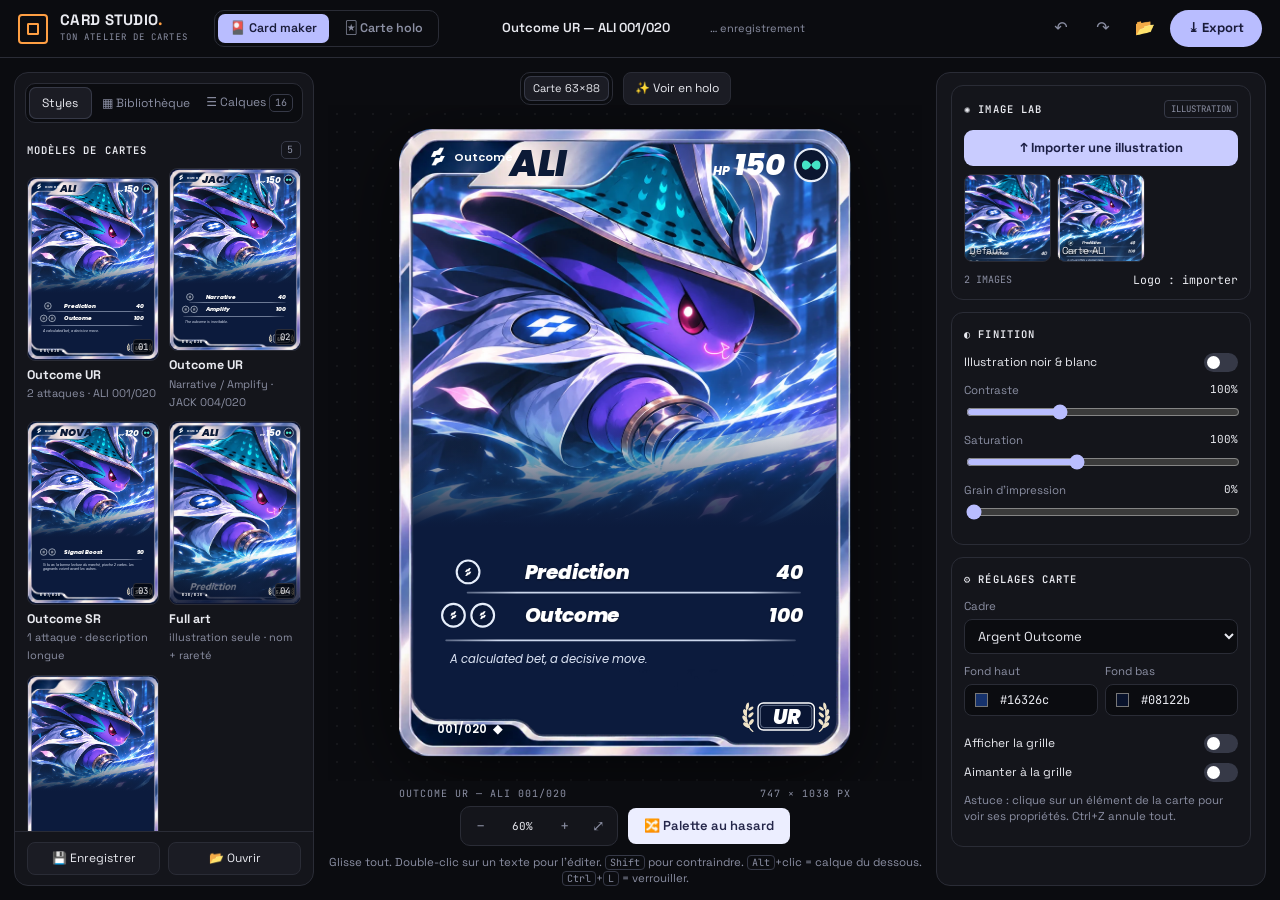
==== commit dc5b2771: "Card maker devient la page d'accueil (onglet 1), Carte holo = holo.html (onglet 2), ancien Studio re" ====
--- a/editor.html
+++ b/editor.html
@@ -1,132 +1,4 @@
 <!doctype html>
-<html lang="fr">
-<head>
-  <meta charset="utf-8" />
-  <meta name="viewport" content="width=device-width, initial-scale=1" />
-  <title>Card Studio — Éditeur de cartes</title>
-  <meta name="description" content="Éditeur de cartes Outcome façon poster studio : calques, micrographics d'attaques, export PNG/SVG, aperçu holo." />
-  <link rel="preconnect" href="https://fonts.googleapis.com" />
-  <link rel="preconnect" href="https://fonts.gstatic.com" crossorigin />
-  <link id="gfonts" href="https://fonts.googleapis.com/css2?family=Poppins:ital,wght@0,400;0,500;0,600;0,700;0,800;0,900;1,400;1,500;1,600;1,700;1,800;1,900&family=Anton&family=Bebas+Neue&family=Barlow+Condensed:ital,wght@0,500;0,700;0,800;0,900;1,700;1,800;1,900&family=Montserrat:ital,wght@0,500;0,700;0,800;0,900;1,700;1,800;1,900&family=Exo+2:ital,wght@0,500;0,700;0,800;0,900;1,700;1,800;1,900&family=Russo+One&family=Archivo+Black&family=Space+Grotesk:wght@400;500;600;700&family=JetBrains+Mono:wght@400;600;700&family=Noto+Sans+JP:wght@500;700;900&display=swap" rel="stylesheet" />
-  <link rel="stylesheet" href="css/editor.css?v=1795540000" />
-</head>
-<body>
-  <header class="topbar">
-    <div class="brand">
-      <span class="brand-mark" aria-hidden="true"></span>
-      <div><b>CARD STUDIO<i>.</i></b><small>TON ATELIER DE CARTES</small></div>
-    </div>
-    <div class="doc">
-      <input id="docName" class="doc-name" value="Nouvelle carte" aria-label="Nom du projet" spellcheck="false" />
-      <span id="saveState" class="save-state">✓ Enregistré sur cet appareil</span>
-    </div>
-    <div class="top-actions">
-      <button class="icon-btn" id="undoBtn" title="Annuler (Ctrl+Z)" aria-label="Annuler">↶</button>
-      <button class="icon-btn" id="redoBtn" title="Rétablir (Ctrl+Shift+Z)" aria-label="Rétablir">↷</button>
-      <button class="icon-btn" id="openBtn" title="Ouvrir un projet (.card.json)" aria-label="Ouvrir">📂</button>
-      <a class="ghost-btn" href="index.html" title="Visionneuse holo 3D">🃏 Holo</a>
-      <button class="primary-btn" id="exportBtn">⤓ Export</button>
-    </div>
-  </header>
-
-  <main class="workspace">
-    <!-- ================= GAUCHE ================= -->
-    <aside class="panel left" aria-label="Bibliothèque">
-      <nav class="seg tabs" role="tablist">
-        <button role="tab" data-tab="styles" class="on">Styles</button>
-        <button role="tab" data-tab="library">▦ Bibliothèque</button>
-        <button role="tab" data-tab="layers">☰ Calques <span id="layerCount" class="pill">0</span></button>
-      </nav>
-
-      <section class="tabpane" data-pane="styles">
-        <h3 class="sec">MODÈLES DE CARTES <span class="pill" id="tplCount">0</span></h3>
-        <div class="tpl-grid" id="tplGrid"></div>
-        <p class="hint">Chaque titre, illustration, couleur et micrographic est éditable.</p>
-        <h3 class="sec">PALETTE <span class="pill">8</span></h3>
-        <div class="seg small" id="palMode"><button data-m="solid" class="on">Uni</button><button data-m="grad">Dégradé</button></div>
-        <div class="swatches" id="palette"></div>
-        <p class="mono-note" id="palTarget">S'APPLIQUE AU FOND DE CARTE</p>
-      </section>
-
-      <section class="tabpane" data-pane="library" hidden>
-        <h3 class="sec">AJOUTER SUR LA CARTE</h3>
-        <div class="add-grid">
-          <button data-add="text"><span>T</span>Texte</button>
-          <button data-add="rect"><span>□</span>Forme</button>
-          <button data-add="image"><span>🖼</span>Image</button>
-          <button data-add="svg"><span>⟨/⟩</span>SVG</button>
-        </div>
-        <h3 class="sec">MICROGRAPHICS <span class="pill" id="mgCount">0</span></h3>
-        <div class="chips" id="mgCats"></div>
-        <div class="mg-grid" id="mgGrid"></div>
-        <p class="hint">Clique pour ajouter. Les attaques, coûts et badges restent éditables.</p>
-        <input type="file" id="svgFile" accept=".svg,image/svg+xml" hidden multiple />
-        <input type="file" id="imgFile" accept="image/*" hidden />
-      </section>
-
-      <section class="tabpane" data-pane="layers" hidden>
-        <h3 class="sec">TA COMPOSITION <span class="pill" id="layerCount2">0</span></h3>
-        <ul class="layer-list" id="layerList"></ul>
-        <p class="hint">Haut de liste = devant. Glisse pour réordonner, double-clic pour renommer.</p>
-      </section>
-
-      <div class="left-foot">
-        <button class="ghost-btn" id="saveProjBtn">💾 Enregistrer</button>
-        <button class="ghost-btn" id="openBtn2">📂 Ouvrir</button>
-      </div>
-    </aside>
-
-    <!-- ================= CENTRE ================= -->
-    <section class="center">
-      <div class="center-top">
-        <div class="seg small"><button class="on" title="Ratio de carte fixe 0.7197 (747 × 1038)">Carte 63×88</button></div>
-        <button class="ghost-btn" id="holoBtn" title="Ouvrir la carte dans la visionneuse holo 3D">✨ Voir en holo</button>
-      </div>
-      <div class="stage" id="stage">
-        <div class="canvas-wrap" id="canvasWrap">
-          <svg id="cardSvg" xmlns="http://www.w3.org/2000/svg" xmlns:xlink="http://www.w3.org/1999/xlink" viewBox="0 0 747 1038" width="747" height="1038"></svg>
-          <div class="overlay" id="overlay"></div>
-        </div>
-      </div>
-      <div class="center-meta"><span id="metaName">CARTE</span><span>747 × 1038 PX</span></div>
-      <div class="center-bottom">
-        <div class="zoom">
-          <button id="zoomOut" aria-label="Dézoomer">−</button>
-          <span id="zoomVal">100%</span>
-          <button id="zoomIn" aria-label="Zoomer">+</button>
-          <button id="zoomFit" title="Ajuster à l'écran" aria-label="Ajuster">⤢</button>
-        </div>
-        <button class="soft-btn" id="shuffleBtn" title="Change la palette de la carte au hasard">🔀 Palette au hasard</button>
-      </div>
-      <p class="tip">Glisse tout. Double-clic sur un texte pour l'éditer. <kbd>Shift</kbd> pour contraindre. <kbd>Alt</kbd>+clic = calque du dessous. <kbd>Ctrl</kbd>+<kbd>L</kbd> = verrouiller.</p>
-    </section>
-
-    <!-- ================= DROITE ================= -->
-    <aside class="panel right" aria-label="Propriétés">
-      <div id="inspector"></div>
-    </aside>
-  </main>
-
-  <!-- export -->
-  <div class="modal" id="exportModal" hidden>
-    <div class="modal-card">
-      <button class="modal-x" data-close aria-label="Fermer">×</button>
-      <h2>Prête à sortir.</h2>
-      <p class="muted">Exporte ta carte ou garde un projet éditable.</p>
-      <div class="row"><label for="expScale">Taille d'export</label>
-        <select id="expScale"><option value="1">1×</option><option value="2" selected>2×</option><option value="3">3×</option><option value="4">4×</option></select>
-        <span class="mono-note" id="expDims">1494 × 2076</span></div>
-      <button class="exp-opt" id="expPng"><b>⬇ Télécharger PNG</b><small>Haute résolution · coins transparents</small></button>
-      <button class="exp-opt" id="expSvg"><b>⟨/⟩ Télécharger SVG</b><small>Vectoriel · images et polices embarquées</small></button>
-      <button class="exp-opt" id="expProj"><b>💾 Enregistrer le projet</b><small>Tous les calques, images et SVG perso (.card.json)</small></button>
-      <button class="exp-opt" id="expHolo"><b>✨ Voir en holo 3D</b><small>Envoie le rendu dans la visionneuse holo</small></button>
-      <p class="mono-note" id="expMsg"></p>
-    </div>
-  </div>
-  <input type="file" id="projFile" accept=".json,application/json" hidden />
-  <div class="toast" id="toast" hidden></div>
-
-  <script src="js/editor-data.js?v=1795540000"></script>
-  <script src="js/editor.js?v=1795540000"></script>
-</body>
-</html>
+<html lang="fr"><head><meta charset="utf-8" /><title>Card maker</title>
+<meta http-equiv="refresh" content="0; url=index.html" /><link rel="canonical" href="index.html" />
+</head><body><p>Le Card maker est maintenant sur la page d'accueil : <a href="index.html">ouvrir</a>.</p></body></html>
